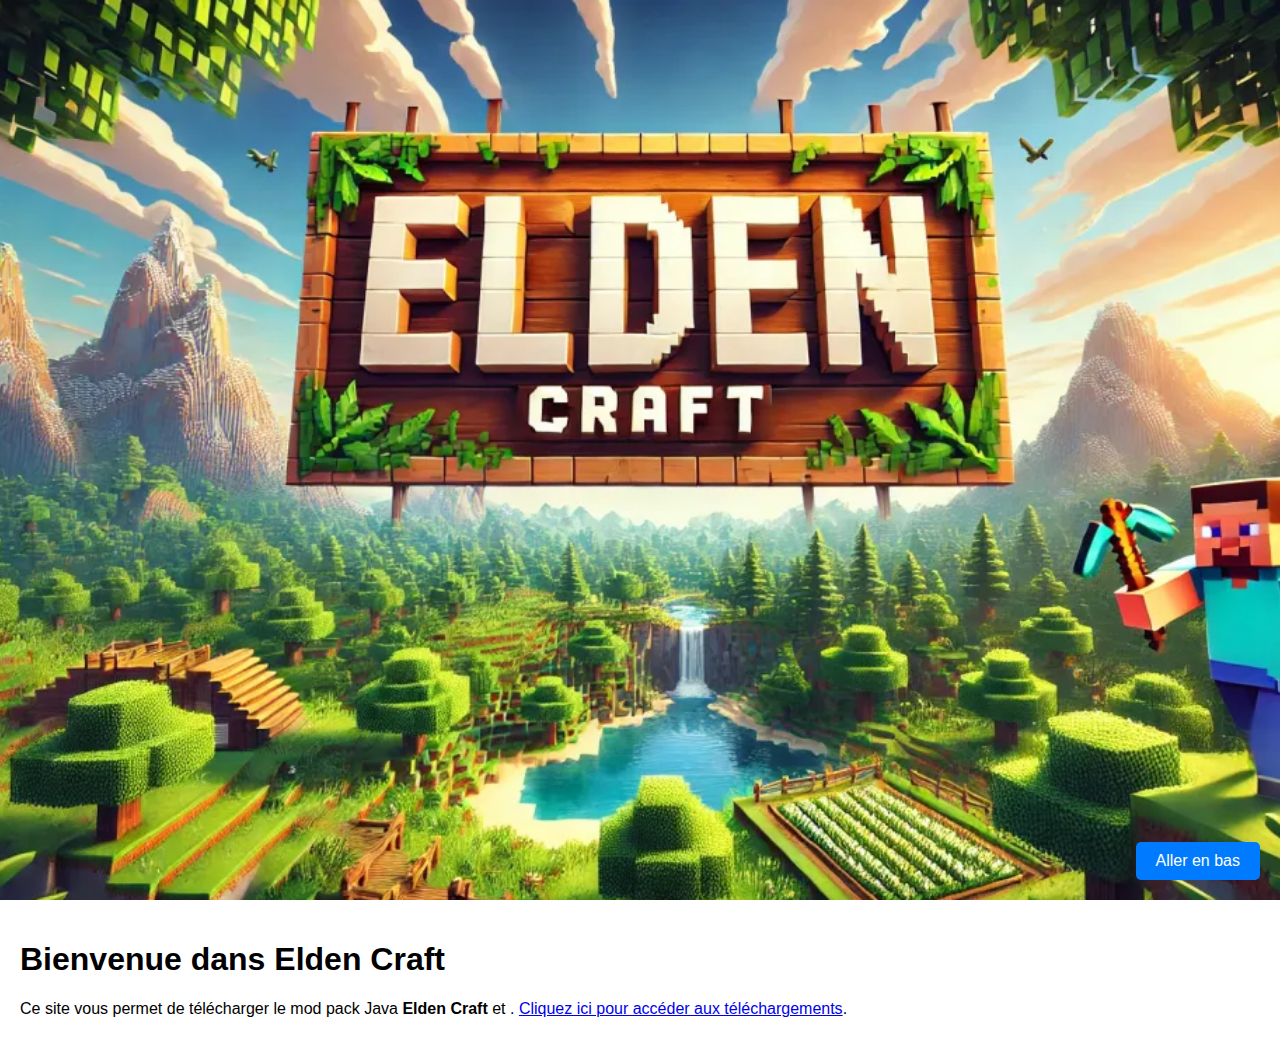
==== index.html @ 94948270 "Ajout des instructions d'installation via CurseForge et retrait de Forge" ====
<!DOCTYPE html>
<html lang="fr">
<head>
    <meta charset="UTF-8">
    <meta name="viewport" content="width=device-width, initial-scale=1.0">
    <title>Bienvenue dans Elden Craft</title>
    <link rel="stylesheet" href="css/style.css"> <!-- Lien vers le fichier CSS -->
</head>
<body>

<div class="fullscreen-image" id="fullscreenImage"></div>

<!-- Bouton pour aller en bas ou remonter en haut -->
<button id="scrollButton">Aller en bas</button>

<div class="content">
    <h1>Bienvenue dans Elden Craft</h1>
    <p>Ce site vous permet de télécharger le mod pack Java <strong>Elden Craft</strong> et . 
    <a href="telechargement.html">Cliquez ici pour accéder aux téléchargements</a>.</p>
</div>

<script src="js/script.js"></script> <!-- Lien vers le fichier JavaScript -->
</body>
</html>
---- css/style.css ----
/* Style pour l'image plein écran */
.fullscreen-image {
    position: fixed;
    top: 0;
    left: 0;
    width: 100vw;
    height: 100vh;
    background-size: cover;
    background-position: center;
    background-image: url('../assets/image/Capture\ d\'écran\ 2024-11-10\ 155534.png');
    z-index: 9999;
    transition: opacity 0.5s ease;
}

/* Masque l'image quand elle n'est plus visible */
.hide {
    opacity: 0;
    pointer-events: none;
}

/* Style pour le contenu de la page */
body, html {
    margin: 0;
    padding: 0;
    font-family: Arial, sans-serif;
}

.content {
    padding: 20px;
    margin-top: 100vh;
}

/* Style pour le bouton de défilement */
#scrollButton {
    position: fixed;
    bottom: 20px;
    right: 20px;
    padding: 10px 20px;
    font-size: 16px;
    background-color: #007BFF;
    color: white;
    border: none;
    border-radius: 5px;
    cursor: pointer;
    z-index: 10000; /* Devant le contenu et l'image */
    transition: background-color 0.3s;
}

#scrollButton:hover {
    background-color: #0056b3;
}
/* Styles pour la page de téléchargement */
.download-list {
    list-style-type: none;
    padding: 0;
}

.download-list li {
    margin-bottom: 15px;
}

.download-list a {
    color: #007BFF;
    text-decoration: none;
    font-weight: bold;
}

.download-list a:hover {
    text-decoration: underline;
}
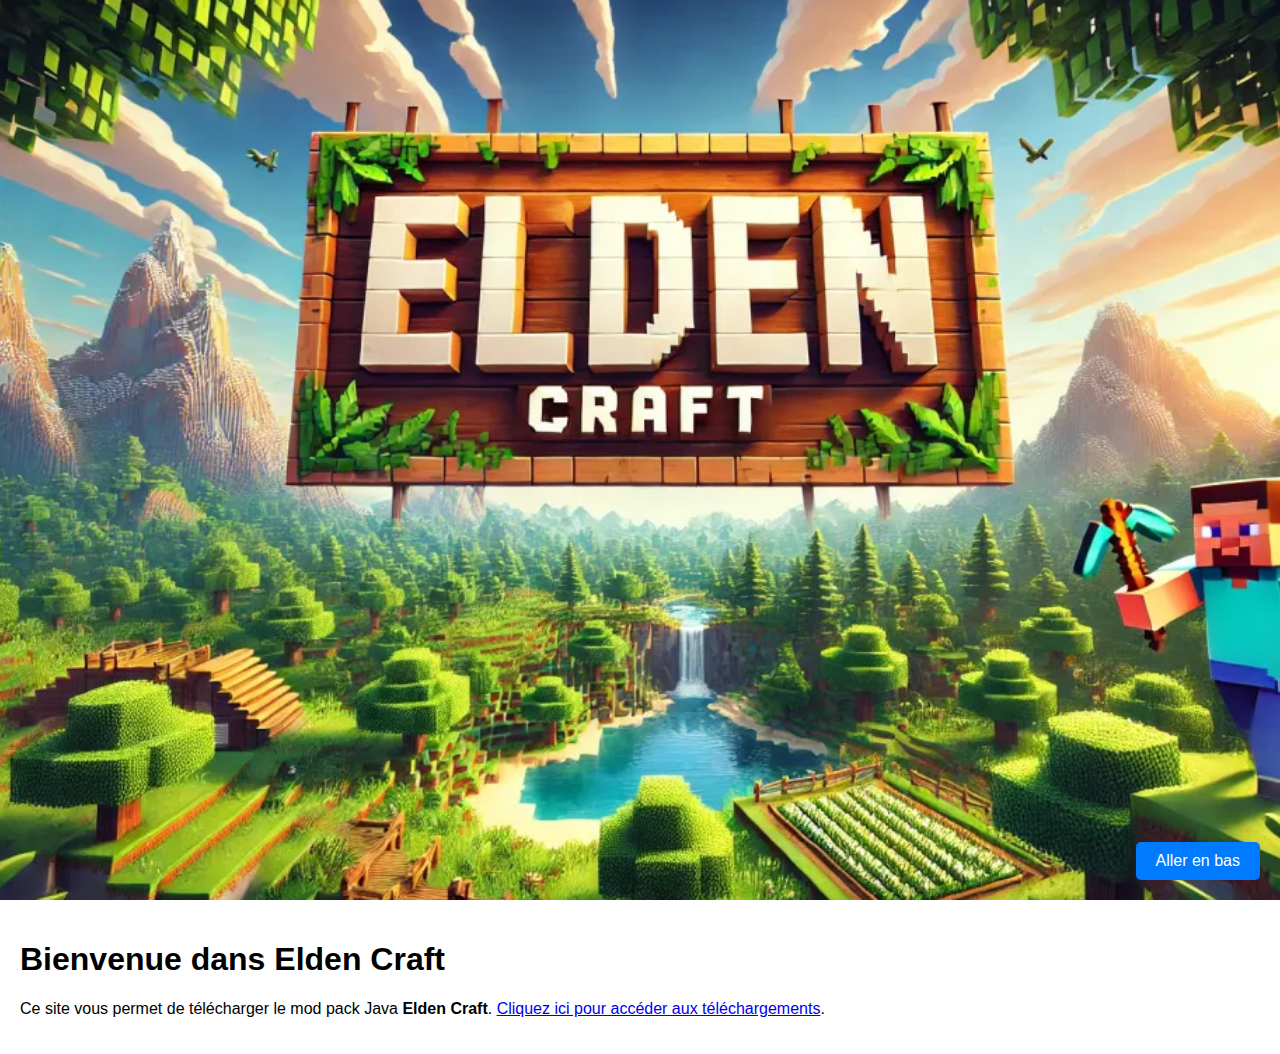
==== commit 06374813: "Ajout des instructions d'installation via CurseForge et retrait de Forge et mise en place de telecha" ====
--- a/index.html
+++ b/index.html
@@ -15,7 +15,7 @@
 
 <div class="content">
     <h1>Bienvenue dans Elden Craft</h1>
-    <p>Ce site vous permet de télécharger le mod pack Java <strong>Elden Craft</strong> et . 
+    <p>Ce site vous permet de télécharger le mod pack Java <strong>Elden Craft</strong>. 
     <a href="telechargement.html">Cliquez ici pour accéder aux téléchargements</a>.</p>
 </div>
 
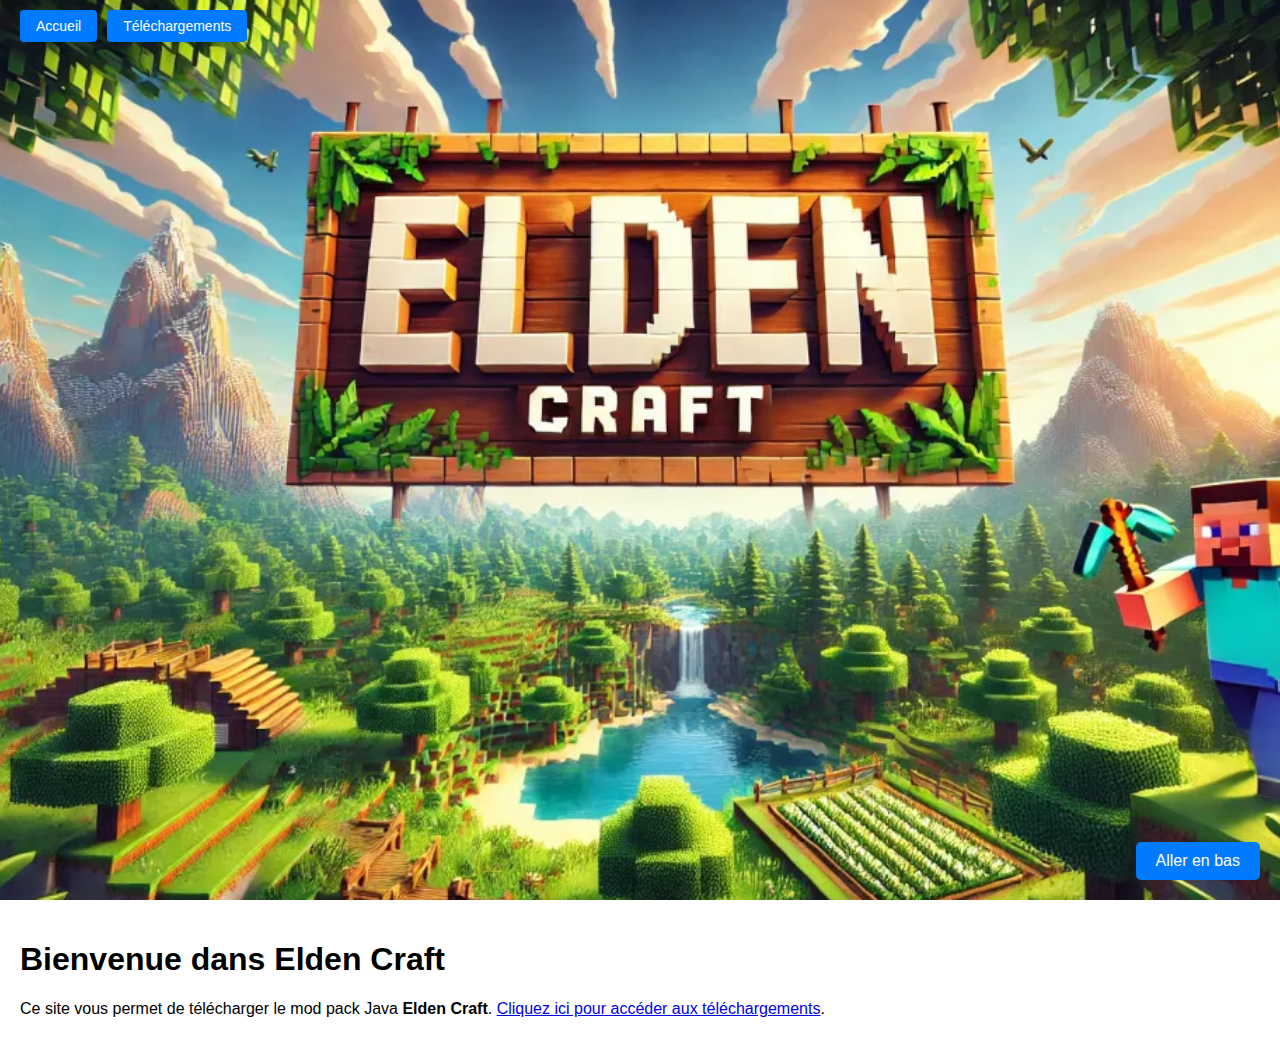
==== commit 1a70fc3f: "Ajout d'une navigation simple et amélioration du style de telechargement.html" ====
--- a/index.html
+++ b/index.html
@@ -7,6 +7,12 @@
     <link rel="stylesheet" href="css/style.css"> <!-- Lien vers le fichier CSS -->
 </head>
 <body>
+
+<!-- Barre de navigation au-dessus de l'image de fond -->
+<nav class="navbar">
+    <button onclick="window.location.href='index.html'">Accueil</button>
+    <button onclick="window.location.href='telechargement.html'">Téléchargements</button>
+</nav>
 
 <div class="fullscreen-image" id="fullscreenImage"></div>
 
--- a/css/style.css
+++ b/css/style.css
@@ -1,3 +1,27 @@
+/* Style pour la barre de navigation superposée à l'image */
+.navbar {
+    position: fixed;
+    top: 10px;
+    left: 20px;
+    display: flex;
+    gap: 10px;
+    z-index: 10000; /* Au-dessus de l'image */
+}
+
+.navbar button {
+    background-color: #007BFF;
+    color: white;
+    border: none;
+    padding: 8px 16px;
+    border-radius: 4px;
+    font-size: 14px;
+    cursor: pointer;
+}
+
+.navbar button:hover {
+    background-color: #0056b3;
+}
+
 /* Style pour l'image plein écran */
 .fullscreen-image {
     position: fixed;
@@ -42,21 +66,22 @@
     border: none;
     border-radius: 5px;
     cursor: pointer;
-    z-index: 10000; /* Devant le contenu et l'image */
+    z-index: 10000;
     transition: background-color 0.3s;
 }
 
 #scrollButton:hover {
     background-color: #0056b3;
 }
-/* Styles pour la page de téléchargement */
+
 .download-list {
     list-style-type: none;
     padding: 0;
+    margin-top: 10px;
 }
 
 .download-list li {
-    margin-bottom: 15px;
+    margin-bottom: 10px;
 }
 
 .download-list a {
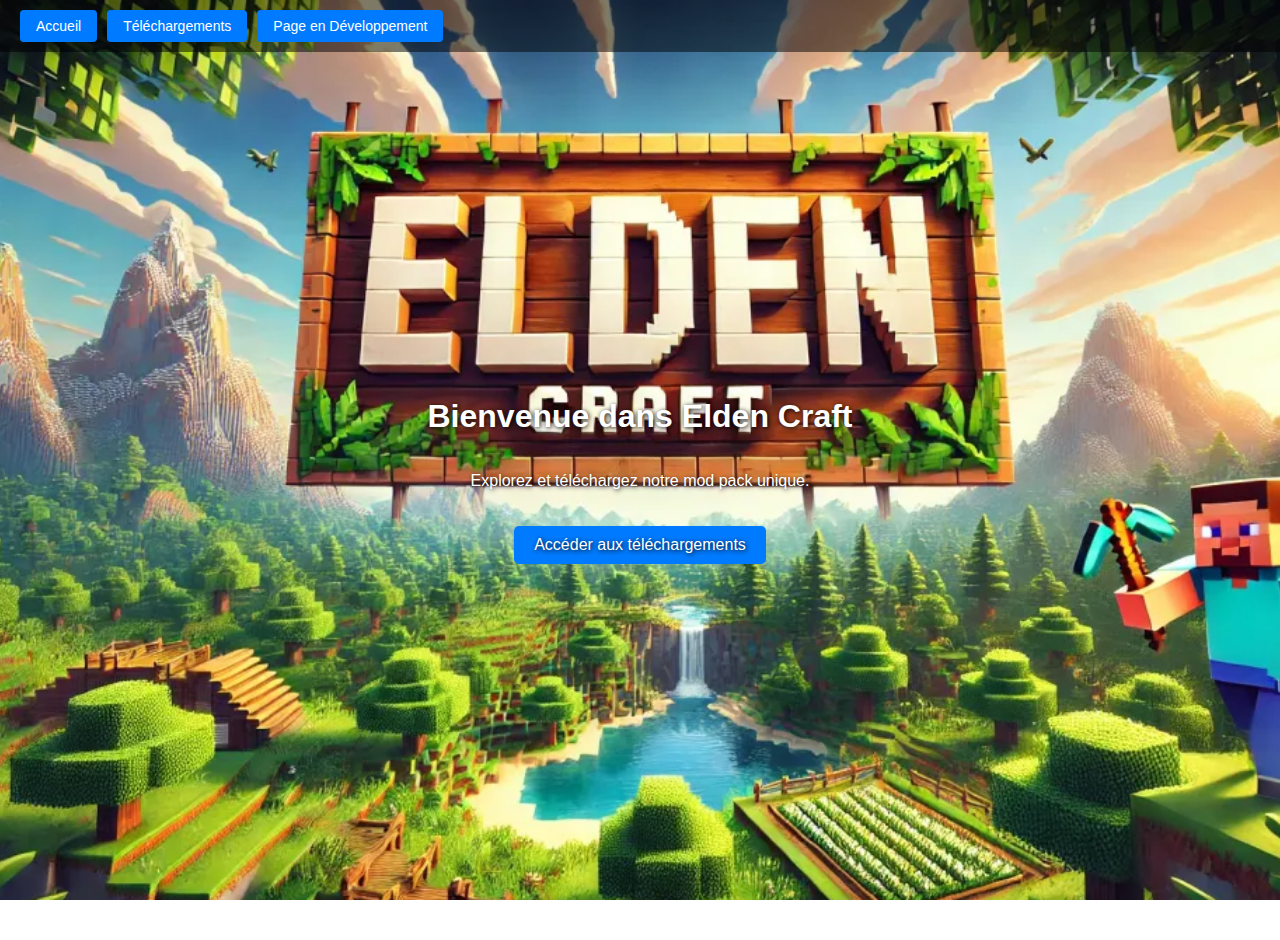
==== commit 8c0d1ed0: "Ajout de la page de maintenance et des styles associés" ====
--- a/index.html
+++ b/index.html
@@ -4,27 +4,25 @@
     <meta charset="UTF-8">
     <meta name="viewport" content="width=device-width, initial-scale=1.0">
     <title>Bienvenue dans Elden Craft</title>
-    <link rel="stylesheet" href="css/style.css"> <!-- Lien vers le fichier CSS -->
+    <link rel="stylesheet" href="css/style.css"> <!-- Style global -->
+    <link rel="stylesheet" href="css/index.css"> <!-- Style spécifique pour index.html -->
 </head>
 <body>
 
-<!-- Barre de navigation au-dessus de l'image de fond -->
+<!-- Barre de navigation -->
 <nav class="navbar">
     <button onclick="window.location.href='index.html'">Accueil</button>
     <button onclick="window.location.href='telechargement.html'">Téléchargements</button>
+    <button onclick="window.location.href='developpement.html'">Page en Développement</button>
 </nav>
 
-<div class="fullscreen-image" id="fullscreenImage"></div>
-
-<!-- Bouton pour aller en bas ou remonter en haut -->
-<button id="scrollButton">Aller en bas</button>
-
-<div class="content">
+<!-- Image de fond défilante -->
+<div class="scrolling-image">
     <h1>Bienvenue dans Elden Craft</h1>
-    <p>Ce site vous permet de télécharger le mod pack Java <strong>Elden Craft</strong>. 
-    <a href="telechargement.html">Cliquez ici pour accéder aux téléchargements</a>.</p>
+    <p>Explorez et téléchargez notre mod pack unique.</p>
+    <a href="telechargement.html" class="btn">Accéder aux téléchargements</a>
 </div>
 
-<script src="js/script.js"></script> <!-- Lien vers le fichier JavaScript -->
+<script src="js/script.js"></script> <!-- Script commun -->
 </body>
 </html>
--- a/css/style.css
+++ b/css/style.css
@@ -1,48 +1,3 @@
-/* Style pour la barre de navigation superposée à l'image */
-.navbar {
-    position: fixed;
-    top: 10px;
-    left: 20px;
-    display: flex;
-    gap: 10px;
-    z-index: 10000; /* Au-dessus de l'image */
-}
-
-.navbar button {
-    background-color: #007BFF;
-    color: white;
-    border: none;
-    padding: 8px 16px;
-    border-radius: 4px;
-    font-size: 14px;
-    cursor: pointer;
-}
-
-.navbar button:hover {
-    background-color: #0056b3;
-}
-
-/* Style pour l'image plein écran */
-.fullscreen-image {
-    position: fixed;
-    top: 0;
-    left: 0;
-    width: 100vw;
-    height: 100vh;
-    background-size: cover;
-    background-position: center;
-    background-image: url('../assets/image/Capture\ d\'écran\ 2024-11-10\ 155534.png');
-    z-index: 9999;
-    transition: opacity 0.5s ease;
-}
-
-/* Masque l'image quand elle n'est plus visible */
-.hide {
-    opacity: 0;
-    pointer-events: none;
-}
-
-/* Style pour le contenu de la page */
 body, html {
     margin: 0;
     padding: 0;
@@ -51,45 +6,5 @@
 
 .content {
     padding: 20px;
-    margin-top: 100vh;
+    margin-top: 100px;
 }
-
-/* Style pour le bouton de défilement */
-#scrollButton {
-    position: fixed;
-    bottom: 20px;
-    right: 20px;
-    padding: 10px 20px;
-    font-size: 16px;
-    background-color: #007BFF;
-    color: white;
-    border: none;
-    border-radius: 5px;
-    cursor: pointer;
-    z-index: 10000;
-    transition: background-color 0.3s;
-}
-
-#scrollButton:hover {
-    background-color: #0056b3;
-}
-
-.download-list {
-    list-style-type: none;
-    padding: 0;
-    margin-top: 10px;
-}
-
-.download-list li {
-    margin-bottom: 10px;
-}
-
-.download-list a {
-    color: #007BFF;
-    text-decoration: none;
-    font-weight: bold;
-}
-
-.download-list a:hover {
-    text-decoration: underline;
-}
--- a/css/index.css
+++ b/css/index.css
@@ -0,0 +1,58 @@
+/* Image de fond défilante spécifique à index.html */
+.scrolling-image {
+    position: relative;
+    min-height: 100vh;
+    background: url('../assets/image/Capture\ d\'écran\ 2024-11-10\ 155534.png') no-repeat center center fixed;
+    background-size: cover;
+    display: flex;
+    flex-direction: column;
+    justify-content: center;
+    align-items: center;
+    color: white;
+    text-shadow: 1px 1px 5px black;
+    padding: 20px;
+    text-align: center;
+}
+
+/* Bouton sur l'image */
+.scrolling-image .btn {
+    display: inline-block;
+    margin-top: 20px;
+    padding: 10px 20px;
+    background-color: #007BFF;
+    color: white;
+    border-radius: 5px;
+    text-decoration: none;
+    font-size: 16px;
+}
+
+.scrolling-image .btn:hover {
+    background-color: #0056b3;
+}
+
+/* Barre de navigation fixe en haut */
+.navbar {
+    position: fixed;
+    top: 0;
+    left: 0;
+    width: 100%;
+    display: flex;
+    gap: 10px;
+    padding: 10px 20px;
+    background: rgba(0, 0, 0, 0.5); /* Fond semi-transparent */
+    z-index: 1000;
+}
+
+.navbar button {
+    background-color: #007BFF;
+    color: white;
+    border: none;
+    padding: 8px 16px;
+    border-radius: 4px;
+    font-size: 14px;
+    cursor: pointer;
+}
+
+.navbar button:hover {
+    background-color: #0056b3;
+}
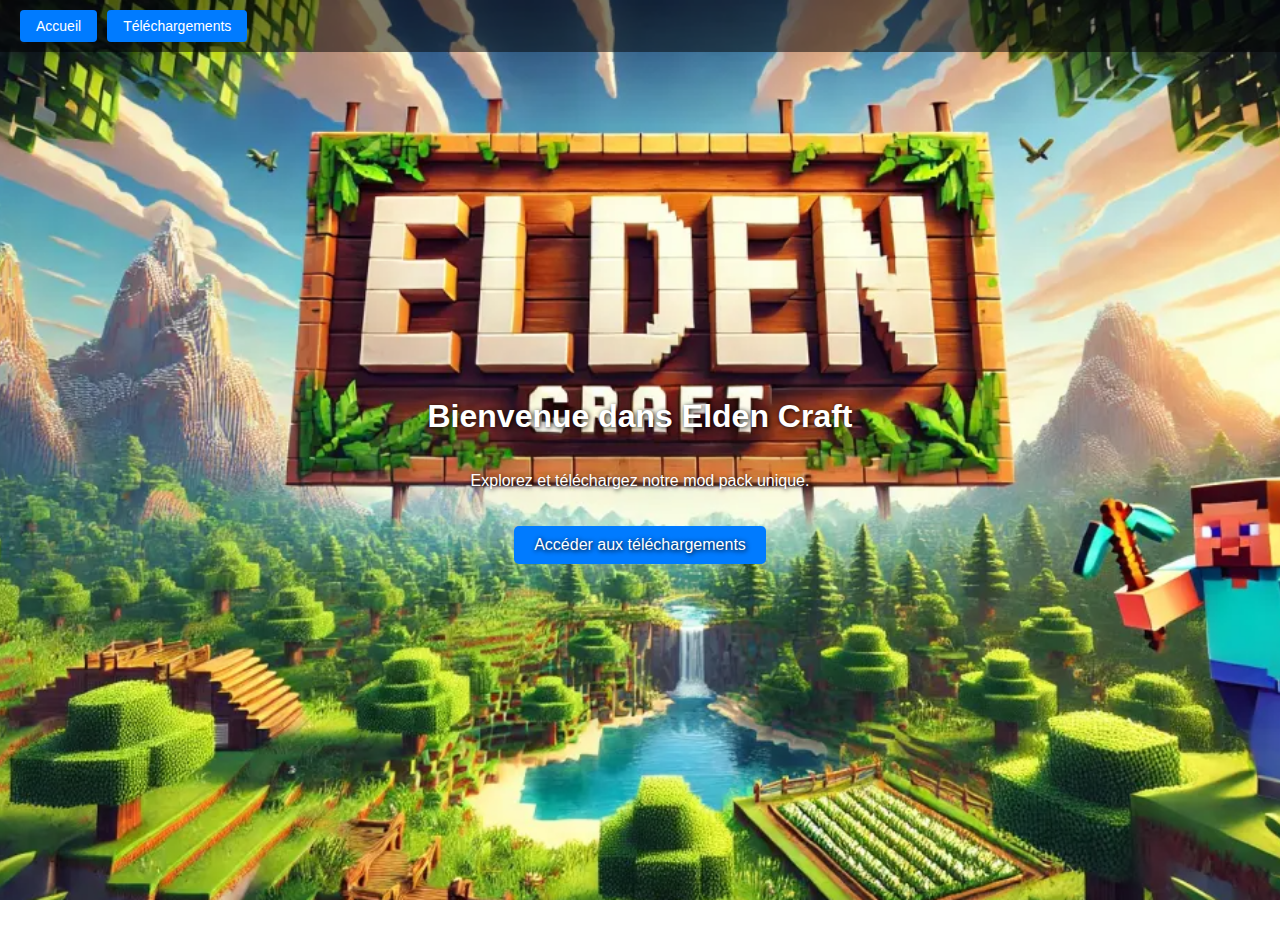
==== commit c2d8ba2b: "okk" ====
--- a/index.html
+++ b/index.html
@@ -13,7 +13,6 @@
 <nav class="navbar">
     <button onclick="window.location.href='index.html'">Accueil</button>
     <button onclick="window.location.href='telechargement.html'">Téléchargements</button>
-    <button onclick="window.location.href='developpement.html'">Page en Développement</button>
 </nav>
 
 <!-- Image de fond défilante -->
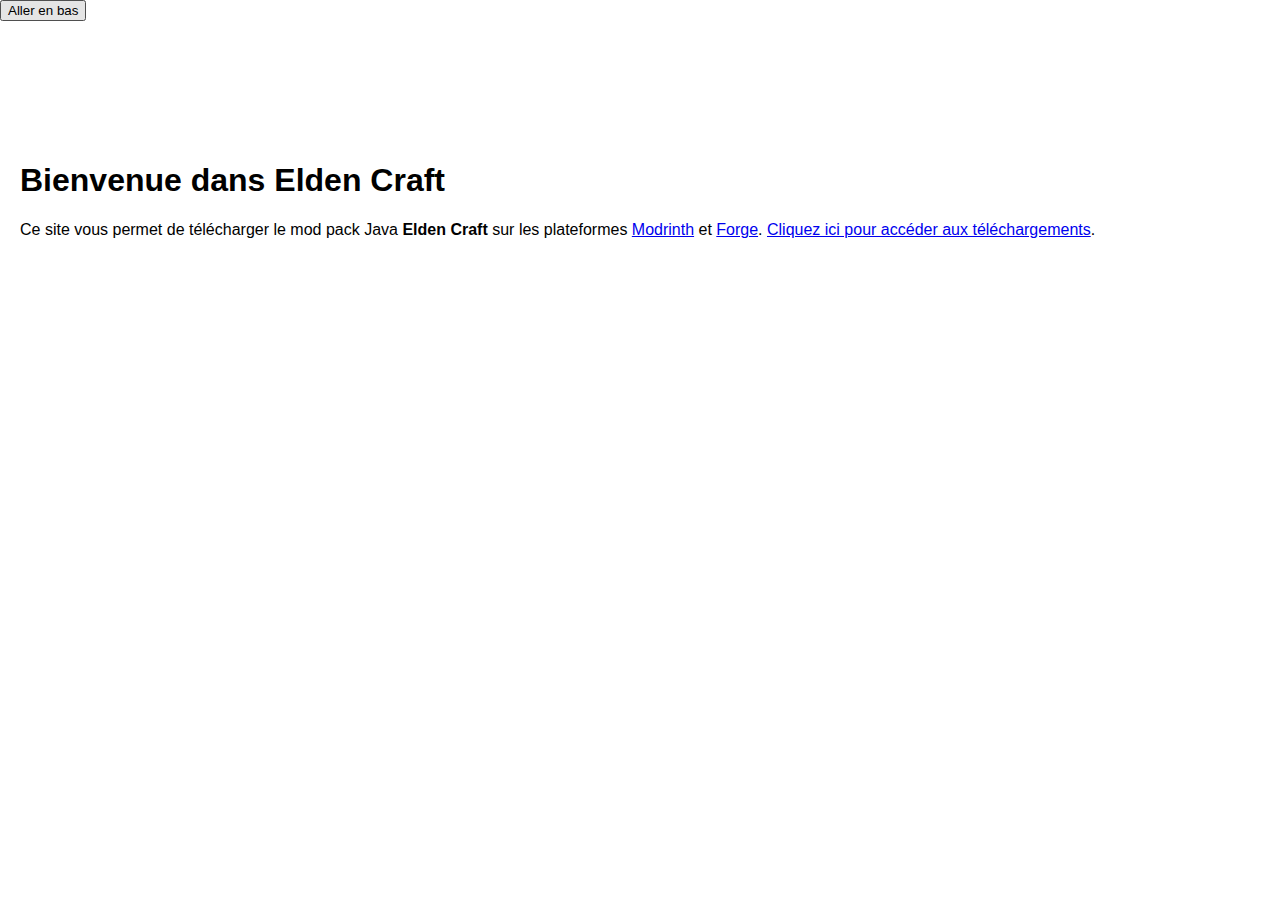
==== commit b4419e36: "immage de maintenance" ====
--- a/index.html
+++ b/index.html
@@ -4,24 +4,22 @@
     <meta charset="UTF-8">
     <meta name="viewport" content="width=device-width, initial-scale=1.0">
     <title>Bienvenue dans Elden Craft</title>
-    <link rel="stylesheet" href="css/style.css"> <!-- Style global -->
-    <link rel="stylesheet" href="css/index.css"> <!-- Style spécifique pour index.html -->
+    <link rel="stylesheet" href="css/style.css"> <!-- Lien vers le fichier CSS -->
 </head>
 <body>
 
-<!-- Barre de navigation -->
-<nav class="navbar">
-    <button onclick="window.location.href='index.html'">Accueil</button>
-    <button onclick="window.location.href='telechargement.html'">Téléchargements</button>
-</nav>
+<div class="fullscreen-image" id="fullscreenImage"></div>
 
-<!-- Image de fond défilante -->
-<div class="scrolling-image">
+<!-- Bouton pour aller en bas ou remonter en haut -->
+<button id="scrollButton">Aller en bas</button>
+
+<div class="content">
     <h1>Bienvenue dans Elden Craft</h1>
-    <p>Explorez et téléchargez notre mod pack unique.</p>
-    <a href="telechargement.html" class="btn">Accéder aux téléchargements</a>
+    <p>Ce site vous permet de télécharger le mod pack Java <strong>Elden Craft</strong> sur les plateformes <a href="https://modrinth.com/" target="_blank">Modrinth</a> et <a href="https://files.minecraftforge.net/" target="_blank">Forge</a>. 
+    <a href="telechargement.html">Cliquez ici pour accéder aux téléchargements</a>.</p>
 </div>
 
-<script src="js/script.js"></script> <!-- Script commun -->
+<script src="js/script.js"></script> <!-- Lien vers le fichier JavaScript -->
 </body>
 </html>
+
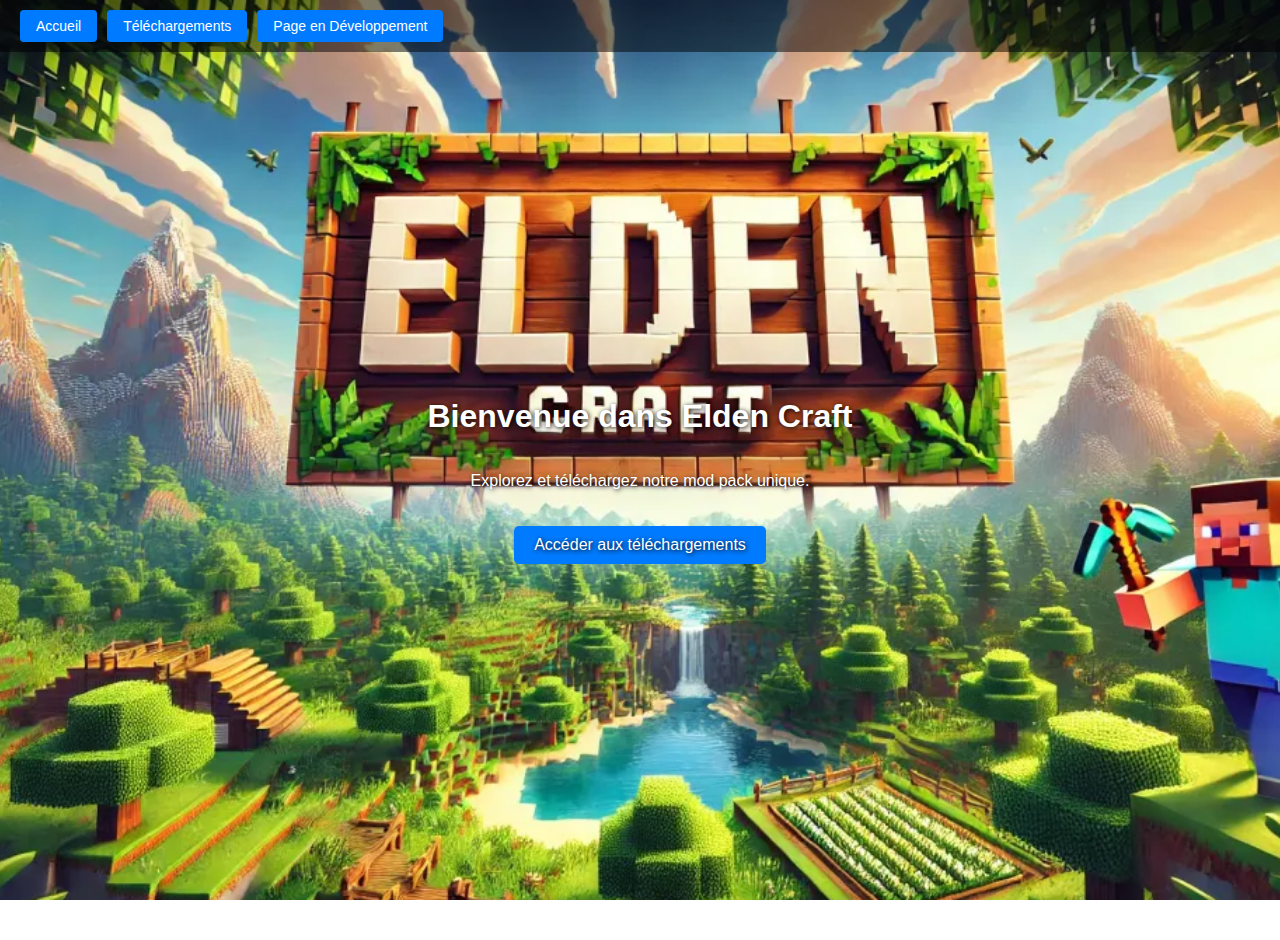
==== commit 4f721f95: "Ajout de la barre de navigation superposée à l'image de fond dans index.html" ====
--- a/index.html
+++ b/index.html
@@ -4,22 +4,25 @@
     <meta charset="UTF-8">
     <meta name="viewport" content="width=device-width, initial-scale=1.0">
     <title>Bienvenue dans Elden Craft</title>
-    <link rel="stylesheet" href="css/style.css"> <!-- Lien vers le fichier CSS -->
+    <link rel="stylesheet" href="css/style.css"> <!-- Style global -->
+    <link rel="stylesheet" href="css/index.css"> <!-- Style spécifique pour index.html -->
 </head>
 <body>
 
-<div class="fullscreen-image" id="fullscreenImage"></div>
+<!-- Barre de navigation -->
+<nav class="navbar">
+    <button onclick="window.location.href='index.html'">Accueil</button>
+    <button onclick="window.location.href='telechargement.html'">Téléchargements</button>
+    <button onclick="window.location.href='developpement.html'">Page en Développement</button>
+</nav>
 
-<!-- Bouton pour aller en bas ou remonter en haut -->
-<button id="scrollButton">Aller en bas</button>
-
-<div class="content">
+<!-- Image de fond défilante -->
+<div class="scrolling-image">
     <h1>Bienvenue dans Elden Craft</h1>
-    <p>Ce site vous permet de télécharger le mod pack Java <strong>Elden Craft</strong> sur les plateformes <a href="https://modrinth.com/" target="_blank">Modrinth</a> et <a href="https://files.minecraftforge.net/" target="_blank">Forge</a>. 
-    <a href="telechargement.html">Cliquez ici pour accéder aux téléchargements</a>.</p>
+    <p>Explorez et téléchargez notre mod pack unique.</p>
+    <a href="telechargement.html" class="btn">Accéder aux téléchargements</a>
 </div>
 
-<script src="js/script.js"></script> <!-- Lien vers le fichier JavaScript -->
+<script src="js/script.js"></script> <!-- Script commun -->
 </body>
 </html>
-
--- a/css/style.css
+++ b/css/style.css
@@ -1,4 +1,4 @@
-body, html {
+body,html {
     margin: 0;
     padding: 0;
     font-family: Arial, sans-serif;
--- a/css/index.css
+++ b/css/index.css
@@ -0,0 +1,58 @@
+/* Image de fond défilante spécifique à index.html */
+.scrolling-image {
+    position: relative;
+    min-height: 100vh;
+    background: url('../assets/image/Capture\ d\'écran\ 2024-11-10\ 155534.png') no-repeat center center fixed;
+    background-size: cover;
+    display: flex;
+    flex-direction: column;
+    justify-content: center;
+    align-items: center;
+    color: white;
+    text-shadow: 1px 1px 5px black;
+    padding: 20px;
+    text-align: center;
+}
+
+/* Bouton sur l'image */
+.scrolling-image .btn {
+    display: inline-block;
+    margin-top: 20px;
+    padding: 10px 20px;
+    background-color: #007BFF;
+    color: white;
+    border-radius: 5px;
+    text-decoration: none;
+    font-size: 16px;
+}
+
+.scrolling-image .btn:hover {
+    background-color: #0056b3;
+}
+
+/* Barre de navigation fixe en haut */
+.navbar {
+    position: fixed;
+    top: 0;
+    left: 0;
+    width: 100%;
+    display: flex;
+    gap: 10px;
+    padding: 10px 20px;
+    background: rgba(0, 0, 0, 0.5); /* Fond semi-transparent */
+    z-index: 1000;
+}
+
+.navbar button {
+    background-color: #007BFF;
+    color: white;
+    border: none;
+    padding: 8px 16px;
+    border-radius: 4px;
+    font-size: 14px;
+    cursor: pointer;
+}
+
+.navbar button:hover {
+    background-color: #0056b3;
+}
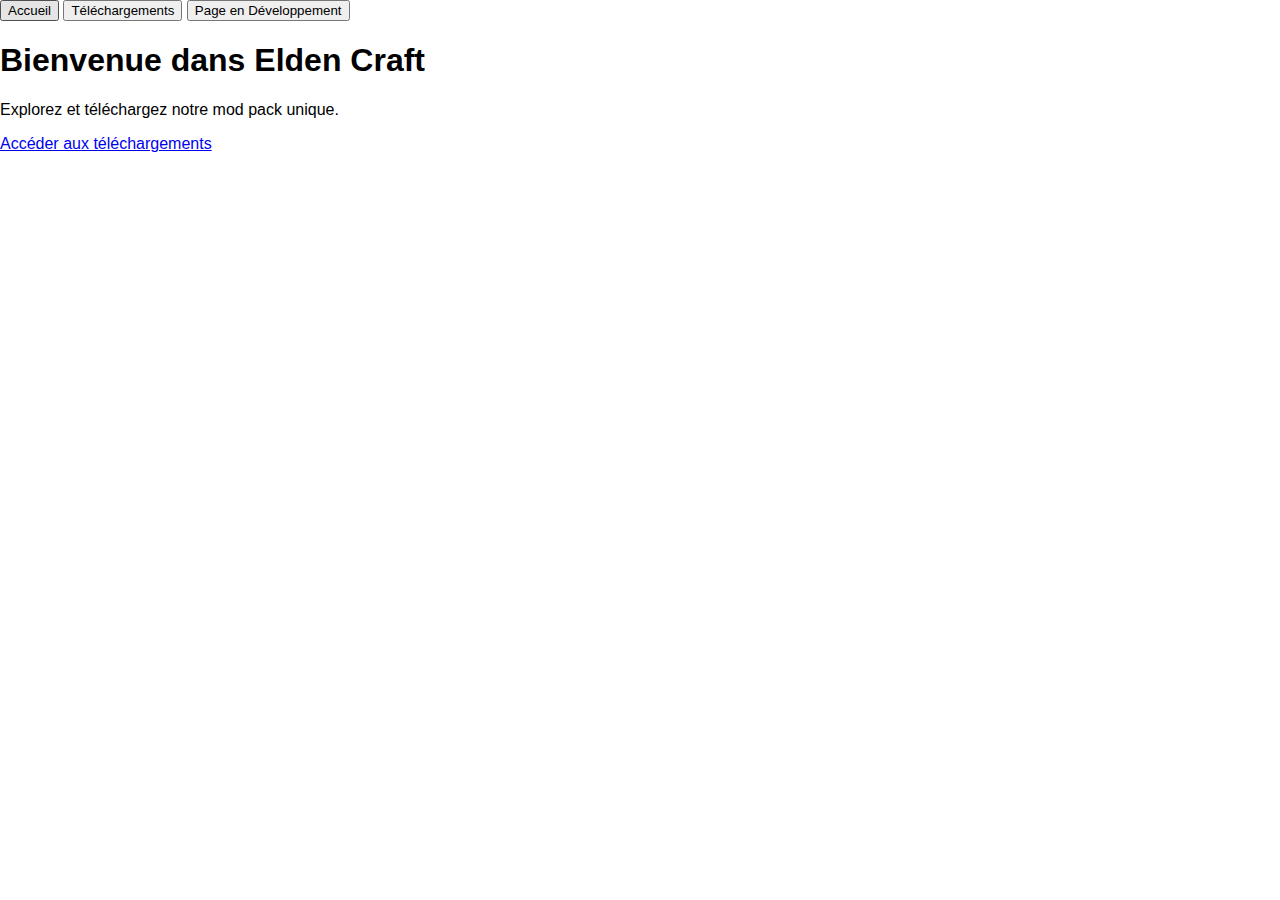
==== commit 1c1af3c2: "Ajout de la barre de navigation superposée à l'image de fond dans index.html" ====
--- a/index.html
+++ b/index.html
@@ -5,7 +5,6 @@
     <meta name="viewport" content="width=device-width, initial-scale=1.0">
     <title>Bienvenue dans Elden Craft</title>
     <link rel="stylesheet" href="css/style.css"> <!-- Style global -->
-    <link rel="stylesheet" href="css/index.css"> <!-- Style spécifique pour index.html -->
 </head>
 <body>
 
--- a/css/style.css
+++ b/css/style.css
@@ -1,4 +1,4 @@
-body,html {
+body, html {
     margin: 0;
     padding: 0;
     font-family: Arial, sans-serif;
